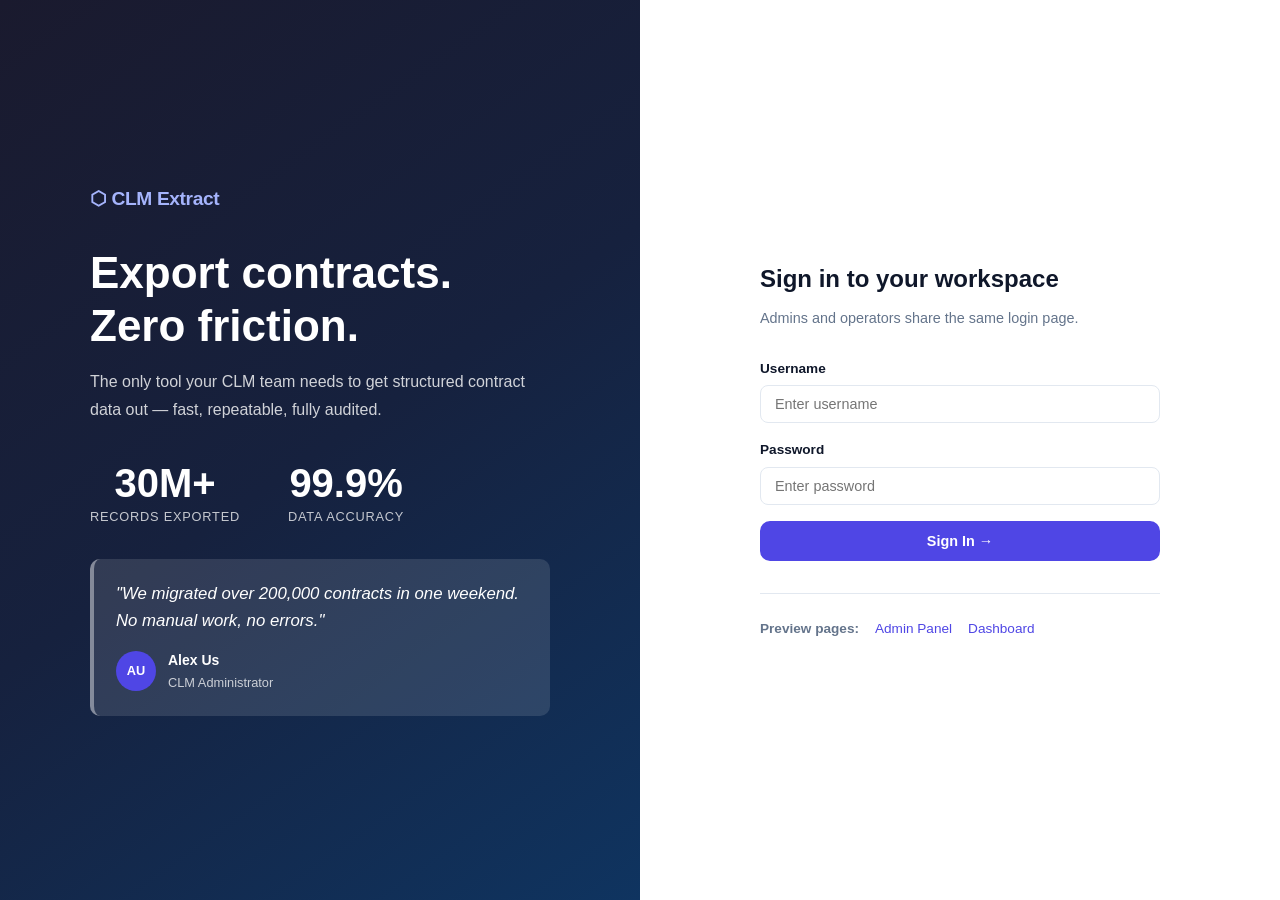
==== src/main/resources/static/index.html @ 84ec3e0e "011-web-ui-admin-and-user-dashboard Slice 1" ====
<!DOCTYPE html>
<html lang="en">
<head>
  <meta charset="UTF-8" />
  <meta name="viewport" content="width=device-width, initial-scale=1.0" />
  <title>CLM Data Extract — Sign In</title>
  <link rel="stylesheet" href="css/style.css" />
</head>
<body>
  <div class="split-layout">
    <div class="split-left">
      <div class="split-left-content">
        <div class="logo-mark">⬡ CLM Extract</div>
        <h1 class="hero-headline">Export contracts.<br>Zero friction.</h1>
        <p class="hero-sub">The only tool your CLM team needs to get structured contract data out — fast, repeatable, fully audited.</p>

        <div class="stats-row reveal">
          <div class="stat-item">
            <span class="stat-number">30M+</span>
            <span class="stat-label">Records exported</span>
          </div>
          <div class="stat-item">
            <span class="stat-number">99.9%</span>
            <span class="stat-label">Data accuracy</span>
          </div>
        </div>

        <div class="testimonial reveal">
          <p class="quote">"We migrated over 200,000 contracts in one weekend. No manual work, no errors."</p>
          <div class="author">
            <div class="avatar-circle">AU</div>
            <div>
              <strong>Alex Us</strong><br>
              <span style="font-size:0.8rem;opacity:0.75;">CLM Administrator</span>
            </div>
          </div>
        </div>
      </div>
    </div>

    <div class="split-right">
      <div class="login-box">
        <h2>Sign in to your workspace</h2>
        <p class="login-sub">Admins and operators share the same login page.</p>

        <form id="login-form">
          <div class="form-group">
            <label for="username">Username</label>
            <input class="form-control" id="username" type="text" placeholder="Enter username" autocomplete="username" required />
          </div>
          <div class="form-group" style="margin-top: 1rem;">
            <label for="password">Password</label>
            <input class="form-control" id="password" type="password" placeholder="Enter password" autocomplete="current-password" required />
          </div>
          <div id="login-error" class="error-msg" style="display:none;margin-top:0.75rem;"></div>
          <button type="submit" class="btn-primary btn-full" style="margin-top:1rem;">Sign In →</button>
        </form>

        <div class="preview-nav">
          <span class="preview-label">Preview pages:</span>
          <a href="admin.html">Admin Panel</a>
          <a href="dashboard.html">Dashboard</a>
        </div>
      </div>
    </div>
  </div>

  <script type="module" src="js/auth.js"></script>
</body>
</html>
---- src/main/resources/static/css/style.css ----
/* ===== DESIGN TOKENS ===== */
:root {
  --color-primary: #1a1a2e;
  --color-accent: #4f46e5;
  --color-accent-hover: #3730a3;
  --color-success: #10b981;
  --color-warning: #f59e0b;
  --color-danger: #ef4444;
  --color-in-progress: #3b82f6;
  --color-surface: #ffffff;
  --color-surface-alt: #f8fafc;
  --color-border: #e2e8f0;
  --color-text: #0f172a;
  --color-text-secondary: #64748b;
  --radius: 10px;
  --shadow: 0 1px 3px rgba(0,0,0,0.08), 0 4px 16px rgba(0,0,0,0.06);
  --transition: 0.2s ease;
}

/* ===== RESET & BASE ===== */
*, *::before, *::after { box-sizing: border-box; margin: 0; padding: 0; }
body { font-family: -apple-system, BlinkMacSystemFont, 'Segoe UI', Roboto, sans-serif; color: var(--color-text); background: var(--color-surface-alt); line-height: 1.6; }
a { color: var(--color-accent); text-decoration: none; }
a:hover { text-decoration: underline; }
code { background: #f1f5f9; padding: 2px 6px; border-radius: 4px; font-size: 0.875em; }

/* ===== NAVIGATION ===== */
.nav {
  position: sticky;
  top: 0;
  z-index: 200;
  height: 64px;
  background: white;
  border-bottom: 1px solid var(--color-border);
  display: flex;
  align-items: center;
  justify-content: space-between;
  padding: 0 1.5rem;
}

.nav-logo {
  font-weight: 800;
  font-size: 1.1rem;
  color: var(--color-accent);
  letter-spacing: -0.02em;
  display: flex;
  align-items: center;
  gap: 0.5rem;
  text-decoration: none;
}

.nav-logo:hover {
  text-decoration: none;
}

.nav-badge {
  background: var(--color-accent);
  color: white;
  font-size: 0.65rem;
  font-weight: 700;
  text-transform: uppercase;
  letter-spacing: 0.06em;
  padding: 3px 8px;
  border-radius: 999px;
}

.nav-links {
  display: flex;
  align-items: center;
  gap: 1rem;
  font-size: 0.9rem;
}

.nav-links a {
  color: var(--color-text-secondary);
}

.hamburger {
  display: none;
  background: none;
  border: none;
  font-size: 1.5rem;
  cursor: pointer;
  padding: 0.25rem;
}

/* ===== SIDEBAR ===== */
.sidebar {
  position: fixed;
  top: 64px;
  left: 0;
  width: 240px;
  height: calc(100vh - 64px);
  background: white;
  border-right: 1px solid var(--color-border);
  overflow-y: auto;
  z-index: 100;
}

.sidebar-section-label {
  font-size: 0.7rem;
  font-weight: 700;
  text-transform: uppercase;
  letter-spacing: 0.08em;
  color: var(--color-text-secondary);
  padding: 1rem 1rem 0.375rem;
}

.sidebar-link {
  display: block;
  padding: 0.5rem 1rem;
  color: var(--color-text);
  font-size: 0.875rem;
  border-radius: 6px;
  margin: 1px 8px;
  transition: var(--transition);
}

.sidebar-link:hover,
.sidebar-link.active {
  background: #ede9fe;
  color: var(--color-accent);
  font-weight: 600;
  text-decoration: none;
}

/* ===== MAIN LAYOUT ===== */
.main-with-sidebar {
  margin-left: 240px;
  padding: 2rem;
  min-height: calc(100vh - 64px);
}

.main-content {
  max-width: 1000px;
  margin: 0 auto;
  padding: 2rem 1.5rem;
}

.page-header {
  margin-bottom: 2rem;
}

.page-title {
  font-size: 1.75rem;
  font-weight: 800;
  color: var(--color-text);
}

.page-sub {
  color: var(--color-text-secondary);
  margin-top: 0.25rem;
  font-size: 0.9rem;
}

/* ===== CARDS ===== */
.card {
  background: white;
  border: 1px solid var(--color-border);
  border-radius: 12px;
  padding: 1.75rem;
  margin-bottom: 1.5rem;
  box-shadow: var(--shadow);
}

.section-title {
  font-size: 1.15rem;
  font-weight: 700;
  color: var(--color-text);
  margin-bottom: 1.25rem;
  padding-bottom: 0.75rem;
  border-bottom: 1px solid var(--color-border);
}

/* ===== FORMS ===== */
.form-grid {
  display: grid;
  grid-template-columns: repeat(auto-fill, minmax(280px, 1fr));
  gap: 1.25rem;
}

.form-group {
  display: flex;
  flex-direction: column;
  gap: 0.375rem;
}

.form-group label {
  font-weight: 600;
  font-size: 0.85rem;
  color: var(--color-text);
}

.form-control {
  width: 100%;
  padding: 0.625rem 0.875rem;
  border: 1px solid var(--color-border);
  border-radius: 8px;
  font-size: 0.9rem;
  background: white;
  color: var(--color-text);
  transition: border-color var(--transition), box-shadow var(--transition);
  font-family: inherit;
}

.form-control:focus {
  outline: none;
  border-color: var(--color-accent);
  box-shadow: 0 0 0 3px rgba(79,70,229,0.15);
}

.form-control-sm {
  padding: 0.375rem 0.625rem;
  font-size: 0.85rem;
}

select.form-control {
  appearance: none;
  background-image: url("data:image/svg+xml,%3Csvg xmlns='http://www.w3.org/2000/svg' width='12' height='12' viewBox='0 0 12 12'%3E%3Cpath fill='%2364748b' d='M6 8L1 3h10z'/%3E%3C/svg%3E");
  background-repeat: no-repeat;
  background-position: right 0.75rem center;
  padding-right: 2rem;
}

.form-group-toggle {
  flex-direction: row;
  align-items: center;
  justify-content: space-between;
  padding: 0.75rem 0;
  border-bottom: 1px solid var(--color-border);
}

.toggle-label {
  display: flex;
  align-items: center;
  justify-content: space-between;
  width: 100%;
  cursor: pointer;
  gap: 1rem;
}

.toggle-switch {
  position: relative;
  display: inline-block;
  width: 44px;
  height: 24px;
  flex-shrink: 0;
}

.toggle-switch input {
  opacity: 0;
  width: 0;
  height: 0;
  position: absolute;
}

.toggle-slider {
  position: absolute;
  inset: 0;
  background: #cbd5e1;
  border-radius: 999px;
  transition: var(--transition);
  cursor: pointer;
}

.toggle-slider::before {
  content: '';
  position: absolute;
  width: 18px;
  height: 18px;
  left: 3px;
  top: 3px;
  background: white;
  border-radius: 50%;
  transition: var(--transition);
}

.toggle-switch input:checked + .toggle-slider {
  background: var(--color-accent);
}

.toggle-switch input:checked + .toggle-slider::before {
  transform: translateX(20px);
}

.field-hint {
  font-size: 0.775rem;
  color: var(--color-text-secondary);
  font-weight: 400;
}

.required-star {
  color: var(--color-danger);
}

/* ===== BUTTONS ===== */
.btn-primary {
  display: inline-flex;
  align-items: center;
  justify-content: center;
  gap: 0.5rem;
  padding: 0.625rem 1.25rem;
  background: var(--color-accent);
  color: white;
  font-weight: 700;
  font-size: 0.9rem;
  border-radius: var(--radius);
  border: 2px solid var(--color-accent);
  cursor: pointer;
  transition: var(--transition);
  text-decoration: none;
  font-family: inherit;
}

.btn-primary:hover {
  background: var(--color-accent-hover);
  border-color: var(--color-accent-hover);
  transform: scale(1.02);
  text-decoration: none;
  color: white;
}

.btn-secondary {
  display: inline-flex;
  align-items: center;
  justify-content: center;
  gap: 0.5rem;
  padding: 0.625rem 1.25rem;
  background: white;
  color: var(--color-accent);
  font-weight: 600;
  font-size: 0.9rem;
  border-radius: var(--radius);
  border: 2px solid var(--color-accent);
  cursor: pointer;
  transition: var(--transition);
  text-decoration: none;
  font-family: inherit;
}

.btn-secondary:hover {
  background: #ede9fe;
  text-decoration: none;
}

.btn-sm {
  padding: 0.375rem 0.75rem;
  font-size: 0.8rem;
}

.btn-lg {
  padding: 0.875rem 2rem;
  font-size: 1rem;
}

.btn-full {
  width: 100%;
}

.btn-icon {
  padding: 0.25rem 0.5rem;
  font-size: 1rem;
  border-radius: 6px;
}

/* ===== TAGS ===== */
.tag-list {
  display: flex;
  flex-wrap: wrap;
  gap: 0.375rem;
  min-height: 32px;
}

.tag {
  display: inline-flex;
  align-items: center;
  gap: 0.375rem;
  background: #ede9fe;
  color: #4338ca;
  padding: 4px 10px;
  border-radius: 6px;
  font-size: 0.8rem;
  font-weight: 500;
}

.tag-remove {
  background: none;
  border: none;
  cursor: pointer;
  color: #6d28d9;
  font-size: 1rem;
  line-height: 1;
  padding: 0;
}

.tag-add-row {
  display: flex;
  gap: 0.5rem;
  align-items: center;
  margin-top: 0.5rem;
}

/* ===== ADDITIONAL COLUMNS TABLE ===== */
.additional-col-row {
  display: flex;
  gap: 0.5rem;
  align-items: center;
  margin-bottom: 0.5rem;
}

/* ===== SAVE BAR ===== */
.save-bar {
  position: sticky;
  bottom: 0;
  background: white;
  border-top: 1px solid var(--color-border);
  padding: 1rem 2rem;
  display: flex;
  justify-content: space-between;
  align-items: center;
  z-index: 150;
  box-shadow: 0 -4px 12px rgba(0,0,0,0.05);
}

.save-status {
  font-size: 0.875rem;
  color: var(--color-success);
  font-weight: 500;
}

/* ===== STATUS PILLS ===== */
.status-pill {
  display: inline-flex;
  align-items: center;
  gap: 0.375rem;
  font-size: 0.75rem;
  font-weight: 700;
  border-radius: 999px;
  padding: 4px 12px;
  text-transform: uppercase;
  letter-spacing: 0.04em;
}

.status-pill.pending {
  background: #f1f5f9;
  color: #64748b;
}

.status-pill.in-progress {
  background: #dbeafe;
  color: #1d4ed8;
}

.status-pill.success {
  background: #d1fae5;
  color: #065f46;
}

.status-pill.failed {
  background: #fee2e2;
  color: #991b1b;
}

/* ===== STEPS LIST ===== */
.steps-list {
  display: flex;
  flex-direction: column;
}

.step-row {
  display: flex;
  justify-content: space-between;
  align-items: center;
  padding: 1rem 0;
  border-bottom: 1px solid var(--color-border);
}

.step-row:last-child {
  border-bottom: none;
}

.step-info {
  display: flex;
  align-items: center;
  gap: 0.875rem;
}

.step-icon {
  font-size: 1.375rem;
}

.step-name {
  font-size: 0.95rem;
  font-weight: 500;
}

.status-intro {
  color: var(--color-text-secondary);
  font-size: 0.875rem;
  margin-bottom: 1.5rem;
}

/* ===== HERO SECTION ===== */
.hero {
  background: linear-gradient(135deg, #1a1a2e 0%, #16213e 60%, #0f3460 100%);
  color: white;
  padding: 5rem 2rem;
  text-align: center;
}

.hero-content {
  max-width: 640px;
  margin: 0 auto;
}

.hero-eyebrow {
  font-size: 0.8rem;
  letter-spacing: 0.12em;
  text-transform: uppercase;
  opacity: 0.65;
  margin-bottom: 1rem;
}

.hero-title {
  font-size: clamp(2.25rem, 5vw, 3.5rem);
  font-weight: 800;
  line-height: 1.15;
  margin-bottom: 1rem;
}

.hero-desc {
  font-size: 1.1rem;
  opacity: 0.8;
  max-width: 480px;
  margin-inline: auto;
  margin-bottom: 2.5rem;
}

/* ===== BO CARDS ===== */
.bo-grid {
  display: grid;
  grid-template-columns: repeat(auto-fill, minmax(190px, 1fr));
  gap: 0.75rem;
  margin-top: 0.75rem;
}

.bo-card {
  display: flex;
  align-items: flex-start;
  gap: 0.75rem;
  padding: 0.875rem;
  border: 2px solid var(--color-border);
  border-radius: 10px;
  cursor: pointer;
  transition: border-color var(--transition), background var(--transition);
  user-select: none;
}

.bo-card input[type=checkbox] {
  width: 16px;
  height: 16px;
  accent-color: var(--color-accent);
  margin-top: 2px;
  flex-shrink: 0;
}

.bo-card:has(input:checked) {
  border-color: var(--color-accent);
  background: #ede9fe;
}

.bo-card-body {
  display: flex;
  flex-direction: column;
  gap: 0.25rem;
}

.bo-name {
  font-weight: 700;
  font-size: 1rem;
}

.bo-last-run {
  font-size: 0.775rem;
  color: var(--color-text-secondary);
}

/* ===== FORM ROW 3 ===== */
.form-row-3 {
  display: grid;
  grid-template-columns: repeat(auto-fill, minmax(230px, 1fr));
  gap: 1.25rem;
}

/* ===== EXPORT CTA ===== */
.export-cta {
  text-align: center;
  padding: 2rem 0 0.5rem;
  border-top: 1px solid var(--color-border);
  margin-top: 1.5rem;
}

.cta-hint {
  font-size: 0.8rem;
  color: var(--color-text-secondary);
  margin-top: 0.625rem;
}

.schedule-toggle {
  margin-top: 1rem;
  border-top: 1px solid var(--color-border);
  padding-top: 1rem;
}

/* ===== TRUST / STATS / TESTIMONIAL ===== */
.trust-section {
  padding: 2rem 0 3rem;
}

.centered {
  text-align: center;
}

.stats-row {
  display: flex;
  gap: 3rem;
  flex-wrap: wrap;
  align-items: center;
}

.stat-item {
  display: flex;
  flex-direction: column;
  align-items: center;
}

.stat-number {
  font-size: clamp(1.75rem, 4vw, 2.5rem);
  font-weight: 800;
  color: white;
  line-height: 1;
}

.stat-label {
  font-size: 0.8rem;
  opacity: 0.75;
  text-transform: uppercase;
  letter-spacing: 0.06em;
  margin-top: 0.25rem;
  color: white;
}

.stat-number.stat-dark {
  color: var(--color-text);
}

.stat-label.stat-label-dark {
  color: var(--color-text-secondary);
  opacity: 1;
}

.trust-card {
  background: #ede9fe;
  border-left: 4px solid var(--color-accent);
  padding: 1.75rem;
  border-radius: 12px;
  margin-bottom: 1.5rem;
}

.trust-card-header {
  display: flex;
  align-items: center;
  gap: 0.75rem;
  margin-bottom: 0.75rem;
  flex-wrap: wrap;
}

.trust-card-header h3 {
  font-size: 1.15rem;
  font-weight: 700;
  margin: 0;
}

.trust-tag {
  background: var(--color-accent);
  color: white;
  font-size: 0.7rem;
  font-weight: 700;
  text-transform: uppercase;
  letter-spacing: 0.05em;
  padding: 3px 8px;
  border-radius: 4px;
  flex-shrink: 0;
}

.trust-meta {
  font-size: 0.8rem;
  color: var(--color-text-secondary);
  margin-top: 0.75rem;
}

.testimonial {
  background: rgba(255,255,255,0.12);
  border-left: 4px solid rgba(255,255,255,0.4);
  padding: 1.375rem;
  border-radius: 10px;
  margin-top: 2rem;
  color: white;
}

.testimonial.testimonial-light {
  background: var(--color-surface-alt);
  border-left-color: var(--color-accent);
  color: var(--color-text);
}

.quote {
  font-style: italic;
  font-size: 1.05rem;
  margin-bottom: 0.75rem;
  line-height: 1.6;
}

.author {
  display: flex;
  align-items: center;
  gap: 0.75rem;
  margin-top: 0.875rem;
  font-size: 0.875rem;
}

.avatar-circle {
  width: 40px;
  height: 40px;
  border-radius: 50%;
  background: var(--color-accent);
  color: white;
  font-weight: 800;
  font-size: 0.8rem;
  display: inline-flex;
  align-items: center;
  justify-content: center;
  flex-shrink: 0;
}

.avatar-green {
  background: var(--color-success);
}

.text-secondary {
  color: var(--color-text-secondary);
}

/* ===== SPLIT LAYOUT (LOGIN PAGE) ===== */
.split-layout {
  display: grid;
  grid-template-columns: 1fr 1fr;
  min-height: 100vh;
}

.split-left {
  background: linear-gradient(145deg, #1a1a2e 0%, #16213e 50%, #0f3460 100%);
  display: flex;
  align-items: center;
  padding: 3rem;
}

.split-left-content {
  max-width: 460px;
  margin: 0 auto;
  color: white;
}

.logo-mark {
  font-size: 1.2rem;
  font-weight: 800;
  color: #a5b4fc;
  margin-bottom: 2rem;
  letter-spacing: -0.02em;
}

.hero-headline {
  font-size: clamp(2rem, 3.5vw, 2.75rem);
  font-weight: 800;
  line-height: 1.2;
  margin-bottom: 1rem;
}

.hero-sub {
  font-size: 1rem;
  opacity: 0.8;
  line-height: 1.7;
  margin-bottom: 2.5rem;
}

.split-right {
  background: white;
  display: flex;
  align-items: center;
  justify-content: center;
  padding: 3rem;
}

.login-box {
  width: 100%;
  max-width: 400px;
}

.login-box h2 {
  font-size: 1.5rem;
  font-weight: 800;
  margin-bottom: 0.5rem;
}

.login-sub {
  color: var(--color-text-secondary);
  font-size: 0.9rem;
  margin-bottom: 1.75rem;
}

.error-msg {
  color: var(--color-danger);
  font-size: 0.875rem;
  padding: 0.625rem 0.875rem;
  background: #fee2e2;
  border-radius: 8px;
  margin-bottom: 0.75rem;
}

.preview-nav {
  margin-top: 2rem;
  padding-top: 1.5rem;
  border-top: 1px solid var(--color-border);
  font-size: 0.85rem;
  display: flex;
  align-items: center;
  gap: 1rem;
  color: var(--color-text-secondary);
  flex-wrap: wrap;
}

.preview-label {
  font-weight: 600;
}

/* ===== REVEAL ANIMATION ===== */
.reveal { opacity: 0; transform: translateY(24px); transition: opacity 0.6s ease, transform 0.6s ease; }
.reveal.visible { opacity: 1; transform: translateY(0); }

/* ===== RESPONSIVE ===== */
@media (max-width: 1024px) {
  .sidebar { transform: translateX(-100%); transition: transform 0.3s ease; }
  .sidebar.open { transform: translateX(0); }
  .main-with-sidebar { margin-left: 0; }
  .hamburger { display: block; }
}

@media (max-width: 640px) {
  .split-layout { grid-template-columns: 1fr; }
  .split-left { min-height: 280px; padding: 2rem 1.5rem; }
  .stats-row { gap: 1.5rem; }
  .hero { padding: 3rem 1.5rem; }
  .form-grid, .form-row-3 { grid-template-columns: 1fr; }
  .bo-grid { grid-template-columns: 1fr 1fr; }
  .save-bar { padding: 1rem; }
}
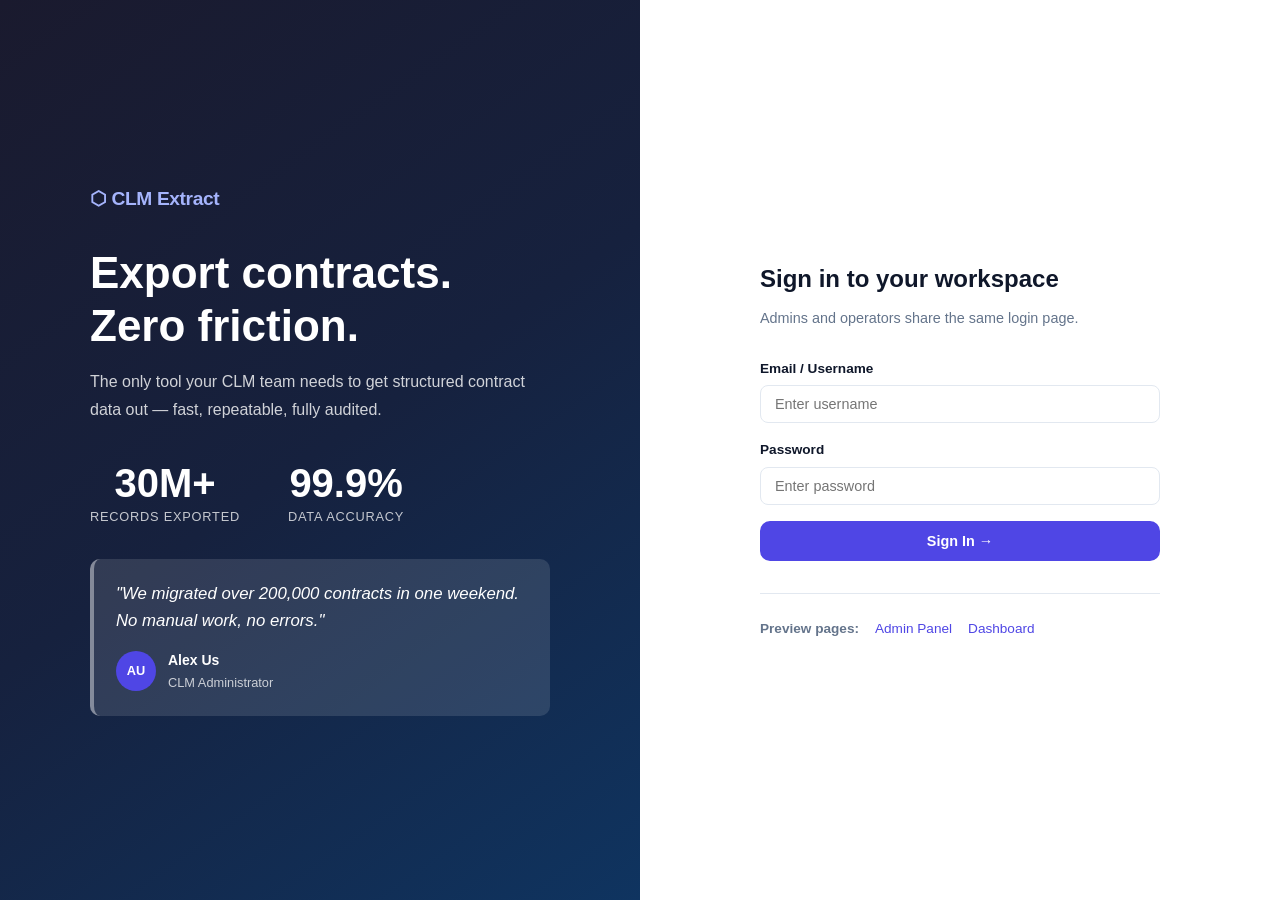
==== commit 9793cf7a: "013-admin-bo-discovery-and-field-picker" ====
--- a/src/main/resources/static/index.html
+++ b/src/main/resources/static/index.html
@@ -45,12 +45,18 @@
 
         <form id="login-form">
           <div class="form-group">
-            <label for="username">Username</label>
+            <label for="username">Email / Username</label>
             <input class="form-control" id="username" type="text" placeholder="Enter username" autocomplete="username" required />
           </div>
           <div class="form-group" style="margin-top: 1rem;">
             <label for="password">Password</label>
             <input class="form-control" id="password" type="password" placeholder="Enter password" autocomplete="current-password" required />
+          </div>
+          <div id="admin-toggle-row" class="form-group" style="display:none; margin-top:0.75rem;">
+            <label class="toggle-label">
+              <input type="checkbox" id="as-admin-toggle" />
+              Sign in as Admin
+            </label>
           </div>
           <div id="login-error" class="error-msg" style="display:none;margin-top:0.75rem;"></div>
           <button type="submit" class="btn-primary btn-full" style="margin-top:1rem;">Sign In →</button>
--- a/src/main/resources/static/css/style.css
+++ b/src/main/resources/static/css/style.css
@@ -424,8 +424,16 @@
 
 .save-status {
   font-size: 0.875rem;
-  color: var(--color-success);
   font-weight: 500;
+}
+.save-status--ok { color: var(--color-success); }
+.save-status--error { color: var(--color-danger); }
+
+.field-error {
+  display: block;
+  font-size: 0.8rem;
+  color: var(--color-danger);
+  margin-top: 0.25rem;
 }
 
 /* ===== STATUS PILLS ===== */
@@ -460,6 +468,8 @@
   background: #fee2e2;
   color: #991b1b;
 }
+
+.status-pill.skipped { background: #e8e8e8; color: #777; }
 
 /* ===== STEPS LIST ===== */
 .steps-list {
@@ -606,11 +616,231 @@
   margin-top: 0.625rem;
 }
 
+/* ===== SECTION TITLE ROW (title + badge inline) ===== */
+.section-title-row {
+  display: flex;
+  align-items: center;
+  gap: 0.75rem;
+  margin-bottom: 1.5rem;
+  flex-wrap: wrap;
+}
+.section-title-row .section-title {
+  margin-bottom: 0;
+}
+
+/* Stop button */
+.btn-stop {
+  display: inline-flex;
+  align-items: center;
+  gap: 0.3rem;
+  padding: 0.3rem 0.85rem;
+  font-size: 0.8rem;
+  font-weight: 600;
+  color: #b91c1c;
+  background: #fee2e2;
+  border: 1px solid #fca5a5;
+  border-radius: var(--radius-md);
+  cursor: pointer;
+  transition: background 0.15s, border-color 0.15s;
+  white-space: nowrap;
+}
+.btn-stop:hover { background: #fecaca; border-color: #f87171; }
+.btn-stop:disabled { opacity: 0.6; cursor: not-allowed; }
+
+/* Running badge */
+.running-badge {
+  display: inline-flex;
+  align-items: center;
+  gap: 0.4rem;
+  font-size: 0.8rem;
+  font-weight: 600;
+  color: var(--color-success);
+  background: #dcfce7;
+  border: 1px solid #86efac;
+  border-radius: 999px;
+  padding: 0.2rem 0.65rem 0.2rem 0.45rem;
+}
+.green-dot {
+  width: 8px;
+  height: 8px;
+  border-radius: 50%;
+  background: var(--color-success);
+  animation: pulse-green 1.5s ease-in-out infinite;
+  flex-shrink: 0;
+}
+@keyframes pulse-green {
+  0%, 100% { opacity: 1; transform: scale(1); }
+  50%       { opacity: 0.5; transform: scale(1.4); }
+}
+
 .schedule-toggle {
-  margin-top: 1rem;
-  border-top: 1px solid var(--color-border);
-  padding-top: 1rem;
-}
+  margin-bottom: 1.25rem;
+  border-bottom: 1px solid var(--color-border);
+  padding-bottom: 1.25rem;
+}
+
+.schedule-settings-group {
+  background: var(--color-bg-subtle, #f8fafc);
+  border: 1px solid var(--color-border);
+  border-radius: var(--radius-md);
+  padding: 1.25rem 1.25rem 0.25rem;
+  margin-bottom: 1.5rem;
+}
+
+/* ===== BO TYPE TABLE (admin panel) ===== */
+.bo-type-table {
+  border: 1px solid var(--color-border);
+  border-radius: var(--radius-md);
+  overflow: hidden;
+}
+.bo-type-header,
+.bo-type-row {
+  display: grid;
+  grid-template-columns: 1fr 1fr 2.5rem;
+  gap: 0;
+}
+.bo-type-header {
+  background: var(--color-bg-subtle, #f8fafc);
+  border-bottom: 1px solid var(--color-border);
+  padding: 0.45rem 0.75rem;
+  font-size: 0.78rem;
+  font-weight: 600;
+  color: var(--color-text-secondary);
+}
+.bo-type-header span { padding: 0 0.25rem; }
+.bo-type-row {
+  border-bottom: 1px solid var(--color-border);
+  align-items: center;
+}
+.bo-type-row:last-child { border-bottom: none; }
+.bo-type-row input {
+  border: none;
+  border-right: 1px solid var(--color-border);
+  border-radius: 0;
+  padding: 0.45rem 0.75rem;
+  font-size: 0.875rem;
+  background: transparent;
+  width: 100%;
+}
+.bo-type-row input:focus {
+  outline: none;
+  background: #f0f9ff;
+}
+.bo-type-row input:last-of-type { border-right: none; }
+.bo-type-row .btn-icon {
+  justify-self: center;
+  color: var(--color-text-secondary);
+  background: none;
+  border: none;
+  font-size: 1rem;
+  cursor: pointer;
+  padding: 0 0.25rem;
+}
+.bo-type-row .btn-icon:hover { color: var(--color-danger); }
+
+/* Dashboard BO card internal name hint */
+.bo-internal-name {
+  font-size: 0.7rem;
+  color: var(--color-text-secondary);
+  font-family: var(--font-mono, monospace);
+  margin-top: 0.1rem;
+}
+
+/* ===== SCHEDULED JOB INFO ===== */
+.schedule-active-badge {
+  display: inline-flex;
+  align-items: center;
+  gap: 0.4rem;
+  font-size: 0.78rem;
+  font-weight: 600;
+  color: #15803d;
+  background: #dcfce7;
+  border: 1px solid #86efac;
+  border-radius: 999px;
+  padding: 0.2rem 0.65rem 0.2rem 0.45rem;
+}
+.schedule-info-grid {
+  display: grid;
+  grid-template-columns: repeat(auto-fill, minmax(220px, 1fr));
+  gap: 1rem;
+}
+.schedule-info-item {
+  display: flex;
+  flex-direction: column;
+  gap: 0.25rem;
+}
+.schedule-info-label {
+  font-size: 0.75rem;
+  font-weight: 600;
+  text-transform: uppercase;
+  letter-spacing: 0.05em;
+  color: var(--color-text-secondary);
+}
+.schedule-info-value {
+  font-size: 0.9rem;
+  font-weight: 500;
+  color: var(--color-text);
+}
+
+.schedule-actions {
+  display: flex;
+  gap: 0.6rem;
+  margin-top: 1.1rem;
+}
+.schedule-actions .btn-stop {
+  padding: 0.3rem 0.85rem;
+  font-size: 0.8rem;
+}
+
+/* ===== EXPORT HISTORY / LOGS ===== */
+.log-entry {
+  border: 1px solid var(--color-border);
+  border-radius: var(--radius-md);
+  padding: 0.75rem 1rem;
+  margin-bottom: 0.75rem;
+  background: #fff;
+}
+.log-entry:last-child { margin-bottom: 0; }
+
+.log-entry-header {
+  display: flex;
+  align-items: center;
+  gap: 0.75rem;
+  flex-wrap: wrap;
+  margin-bottom: 0.5rem;
+}
+.log-run-id {
+  font-weight: 600;
+  font-size: 0.875rem;
+  color: var(--color-text);
+  flex: 1;
+  min-width: 0;
+}
+.log-duration {
+  font-size: 0.8rem;
+  color: var(--color-text-secondary);
+}
+.log-overall {
+  font-size: 0.75rem;
+  padding: 0.2rem 0.6rem;
+}
+.log-step-badges {
+  display: flex;
+  flex-wrap: wrap;
+  gap: 0.35rem;
+}
+.log-step-badge {
+  font-size: 0.7rem;
+  font-weight: 600;
+  padding: 0.15rem 0.5rem;
+  border-radius: 999px;
+  text-transform: uppercase;
+  letter-spacing: 0.02em;
+}
+.log-step-badge.pending     { background: #f1f5f9; color: #64748b; }
+.log-step-badge.in-progress { background: #dbeafe; color: #1d4ed8; }
+.log-step-badge.success     { background: #dcfce7; color: #15803d; }
+.log-step-badge.failed      { background: #fee2e2; color: #b91c1c; }
 
 /* ===== TRUST / STATS / TESTIMONIAL ===== */
 .trust-section {
@@ -864,3 +1094,23 @@
   .bo-grid { grid-template-columns: 1fr 1fr; }
   .save-bar { padding: 1rem; }
 }
+
+/* ===== BO CLM DISCOVERY TABLE ===== */
+.bo-clm-table { width: 100%; border-collapse: collapse; font-size: 0.875rem; }
+.bo-clm-table th, .bo-clm-table td { padding: 0.5rem 0.75rem; border-bottom: 1px solid var(--color-border, #e5e7eb); text-align: left; }
+.bo-clm-table th { font-weight: 600; background: var(--color-surface-alt, #f9fafb); }
+.bo-clm-table input[type=text] { width: 100%; }
+.error-msg { color: var(--color-danger, #ef4444); font-size: 0.875rem; }
+
+/* Field picker */
+.bo-field-picker-row td { padding: 0; }
+.field-picker-wrap { padding: 1rem; background: var(--surface-alt, #f9fafb); border-top: 1px solid var(--border, #e5e7eb); }
+.fp-header { display: flex; align-items: center; gap: 0.75rem; flex-wrap: wrap; margin-bottom: 0.75rem; }
+.fp-component { border: 1px solid var(--border, #e5e7eb); border-radius: 6px; margin-bottom: 0.5rem; overflow: hidden; }
+.fp-comp-summary { display: flex; align-items: center; gap: 0.5rem; padding: 0.5rem 0.75rem; cursor: pointer; background: var(--surface, #fff); font-weight: 500; list-style: none; }
+.fp-comp-summary::-webkit-details-marker { display: none; }
+.fp-cardinality { font-size: 0.75rem; color: #6b7280; margin-right: auto; }
+.fp-fields { padding: 0.25rem 0.75rem 0.5rem; }
+.fp-field-row { display: grid; grid-template-columns: 1.5rem 1fr 2fr auto; gap: 0.5rem; align-items: center; padding: 0.25rem 0; border-bottom: 1px solid var(--border, #f3f4f6); font-size: 0.8125rem; cursor: pointer; }
+.fp-field-path { color: #6b7280; font-family: monospace; font-size: 0.75rem; }
+.fp-field-type { color: #9ca3af; font-size: 0.7rem; }
